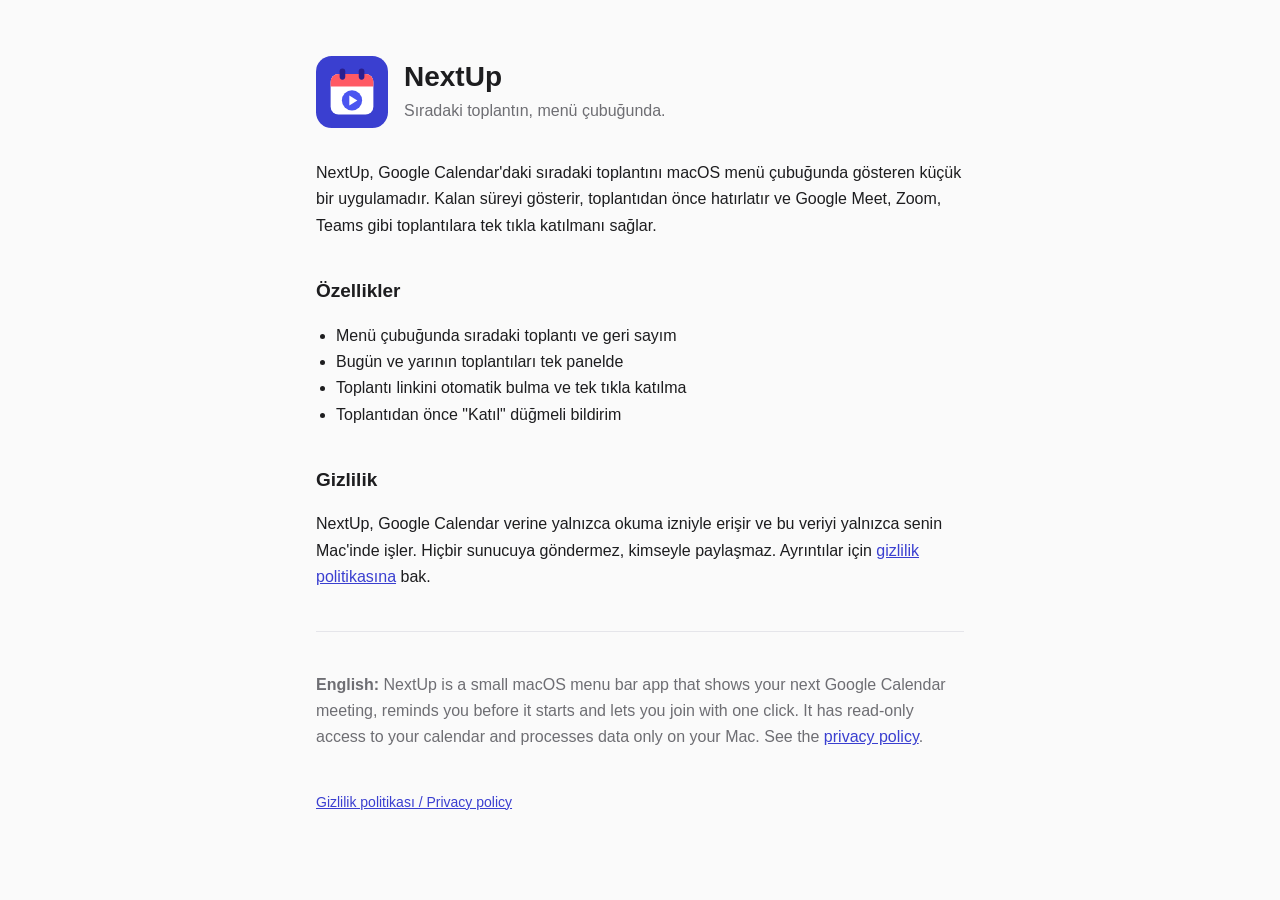
==== index.html @ 314530e9 "Add NextUp home page and privacy policy" ====
<!doctype html>
<html lang="tr">
<head>
<meta charset="utf-8">
<meta name="viewport" content="width=device-width, initial-scale=1">
<title>NextUp</title>
<meta name="description" content="Sıradaki Google Calendar toplantını macOS menü çubuğunda gösteren uygulama.">
<link rel="icon" href="icon.svg">
<link rel="stylesheet" href="style.css">
</head>
<body>
<main>
<header>
  <img src="icon.svg" alt="">
  <div>
    <h1>NextUp</h1>
    <p class="muted" style="margin:4px 0 0">Sıradaki toplantın, menü çubuğunda.</p>
  </div>
</header>

<p>NextUp, Google Calendar'daki sıradaki toplantını macOS menü çubuğunda gösteren küçük bir uygulamadır.
Kalan süreyi gösterir, toplantıdan önce hatırlatır ve Google Meet, Zoom, Teams gibi toplantılara tek tıkla katılmanı sağlar.</p>

<h2>Özellikler</h2>
<ul>
  <li>Menü çubuğunda sıradaki toplantı ve geri sayım</li>
  <li>Bugün ve yarının toplantıları tek panelde</li>
  <li>Toplantı linkini otomatik bulma ve tek tıkla katılma</li>
  <li>Toplantıdan önce "Katıl" düğmeli bildirim</li>
</ul>

<h2>Gizlilik</h2>
<p>NextUp, Google Calendar verine yalnızca okuma izniyle erişir ve bu veriyi yalnızca senin Mac'inde işler.
Hiçbir sunucuya göndermez, kimseyle paylaşmaz. Ayrıntılar için <a href="privacy.html">gizlilik politikasına</a> bak.</p>

<hr>
<p class="muted" lang="en"><strong>English:</strong> NextUp is a small macOS menu bar app that shows your next Google Calendar
meeting, reminds you before it starts and lets you join with one click. It has read-only access to your calendar and
processes data only on your Mac. See the <a href="privacy.html#en">privacy policy</a>.</p>

<nav><a href="privacy.html">Gizlilik politikası / Privacy policy</a></nav>
</main>
</body>
</html>
---- style.css ----
:root{--bg:#fafafa;--fg:#1d1d1f;--muted:#6e6e73;--line:#e5e5ea;--accent:#3a3fd0}
@media (prefers-color-scheme:dark){:root{--bg:#161618;--fg:#f5f5f7;--muted:#a1a1a6;--line:#2c2c2e;--accent:#8b93ff}}
*{box-sizing:border-box}
body{margin:0;background:var(--bg);color:var(--fg);font:16px/1.65 -apple-system,BlinkMacSystemFont,"Segoe UI",Roboto,sans-serif}
main{max-width:680px;margin:0 auto;padding:56px 16px 80px}
header{display:flex;align-items:center;gap:16px;margin-bottom:32px}
header img{width:72px;height:72px}
h1{font-size:28px;margin:0;line-height:1.2}
h2{font-size:19px;margin:36px 0 8px}
h3{font-size:16px;margin:24px 0 4px}
p,li{color:var(--fg)}
.muted{color:var(--muted)}
a{color:var(--accent)}
hr{border:0;border-top:1px solid var(--line);margin:40px 0}
ul{padding-left:20px}
nav{display:flex;gap:16px;font-size:14px;margin-top:40px}
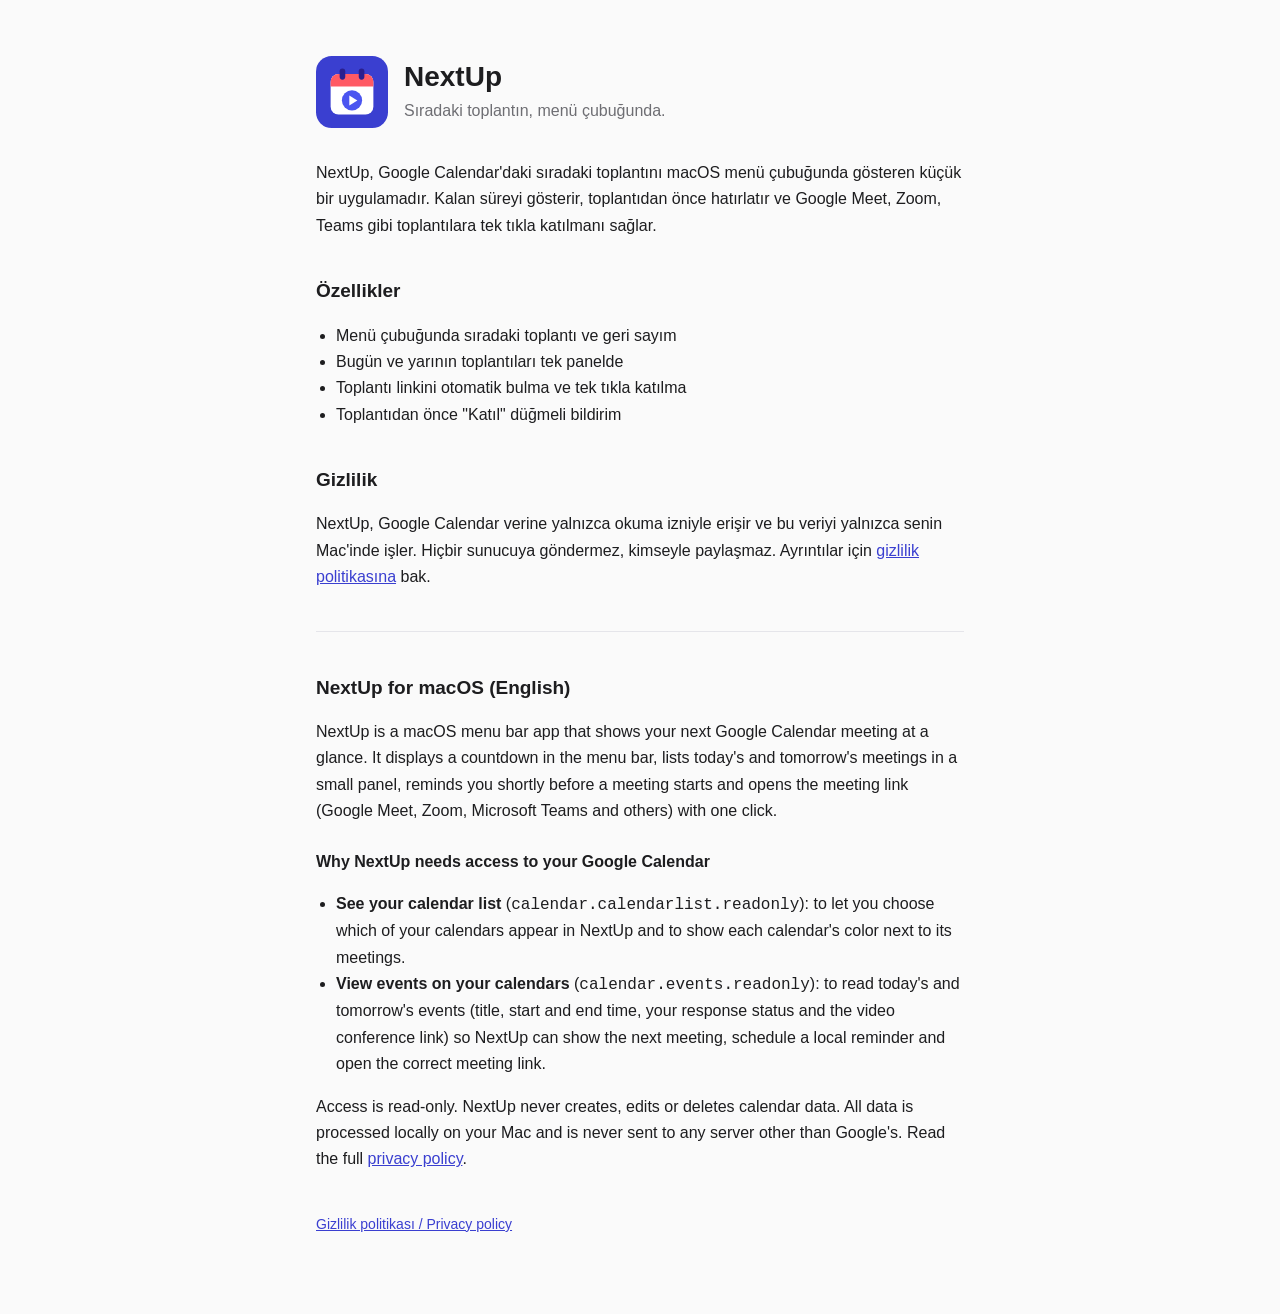
==== commit c93c994d: "Add files via upload" ====
--- a/index.html
+++ b/index.html
@@ -34,9 +34,24 @@
 Hiçbir sunucuya göndermez, kimseyle paylaşmaz. Ayrıntılar için <a href="privacy.html">gizlilik politikasına</a> bak.</p>
 
 <hr>
-<p class="muted" lang="en"><strong>English:</strong> NextUp is a small macOS menu bar app that shows your next Google Calendar
-meeting, reminds you before it starts and lets you join with one click. It has read-only access to your calendar and
-processes data only on your Mac. See the <a href="privacy.html#en">privacy policy</a>.</p>
+
+<section id="en" lang="en">
+<h2>NextUp for macOS (English)</h2>
+<p>NextUp is a macOS menu bar app that shows your next Google Calendar meeting at a glance. It displays a countdown in the
+menu bar, lists today's and tomorrow's meetings in a small panel, reminds you shortly before a meeting starts and opens
+the meeting link (Google Meet, Zoom, Microsoft Teams and others) with one click.</p>
+
+<h3>Why NextUp needs access to your Google Calendar</h3>
+<ul>
+  <li><strong>See your calendar list</strong> (<code>calendar.calendarlist.readonly</code>): to let you choose which of your
+  calendars appear in NextUp and to show each calendar's color next to its meetings.</li>
+  <li><strong>View events on your calendars</strong> (<code>calendar.events.readonly</code>): to read today's and tomorrow's
+  events (title, start and end time, your response status and the video conference link) so NextUp can show the next
+  meeting, schedule a local reminder and open the correct meeting link.</li>
+</ul>
+<p>Access is read-only. NextUp never creates, edits or deletes calendar data. All data is processed locally on your Mac and
+is never sent to any server other than Google's. Read the full <a href="privacy.html#en">privacy policy</a>.</p>
+</section>
 
 <nav><a href="privacy.html">Gizlilik politikası / Privacy policy</a></nav>
 </main>
